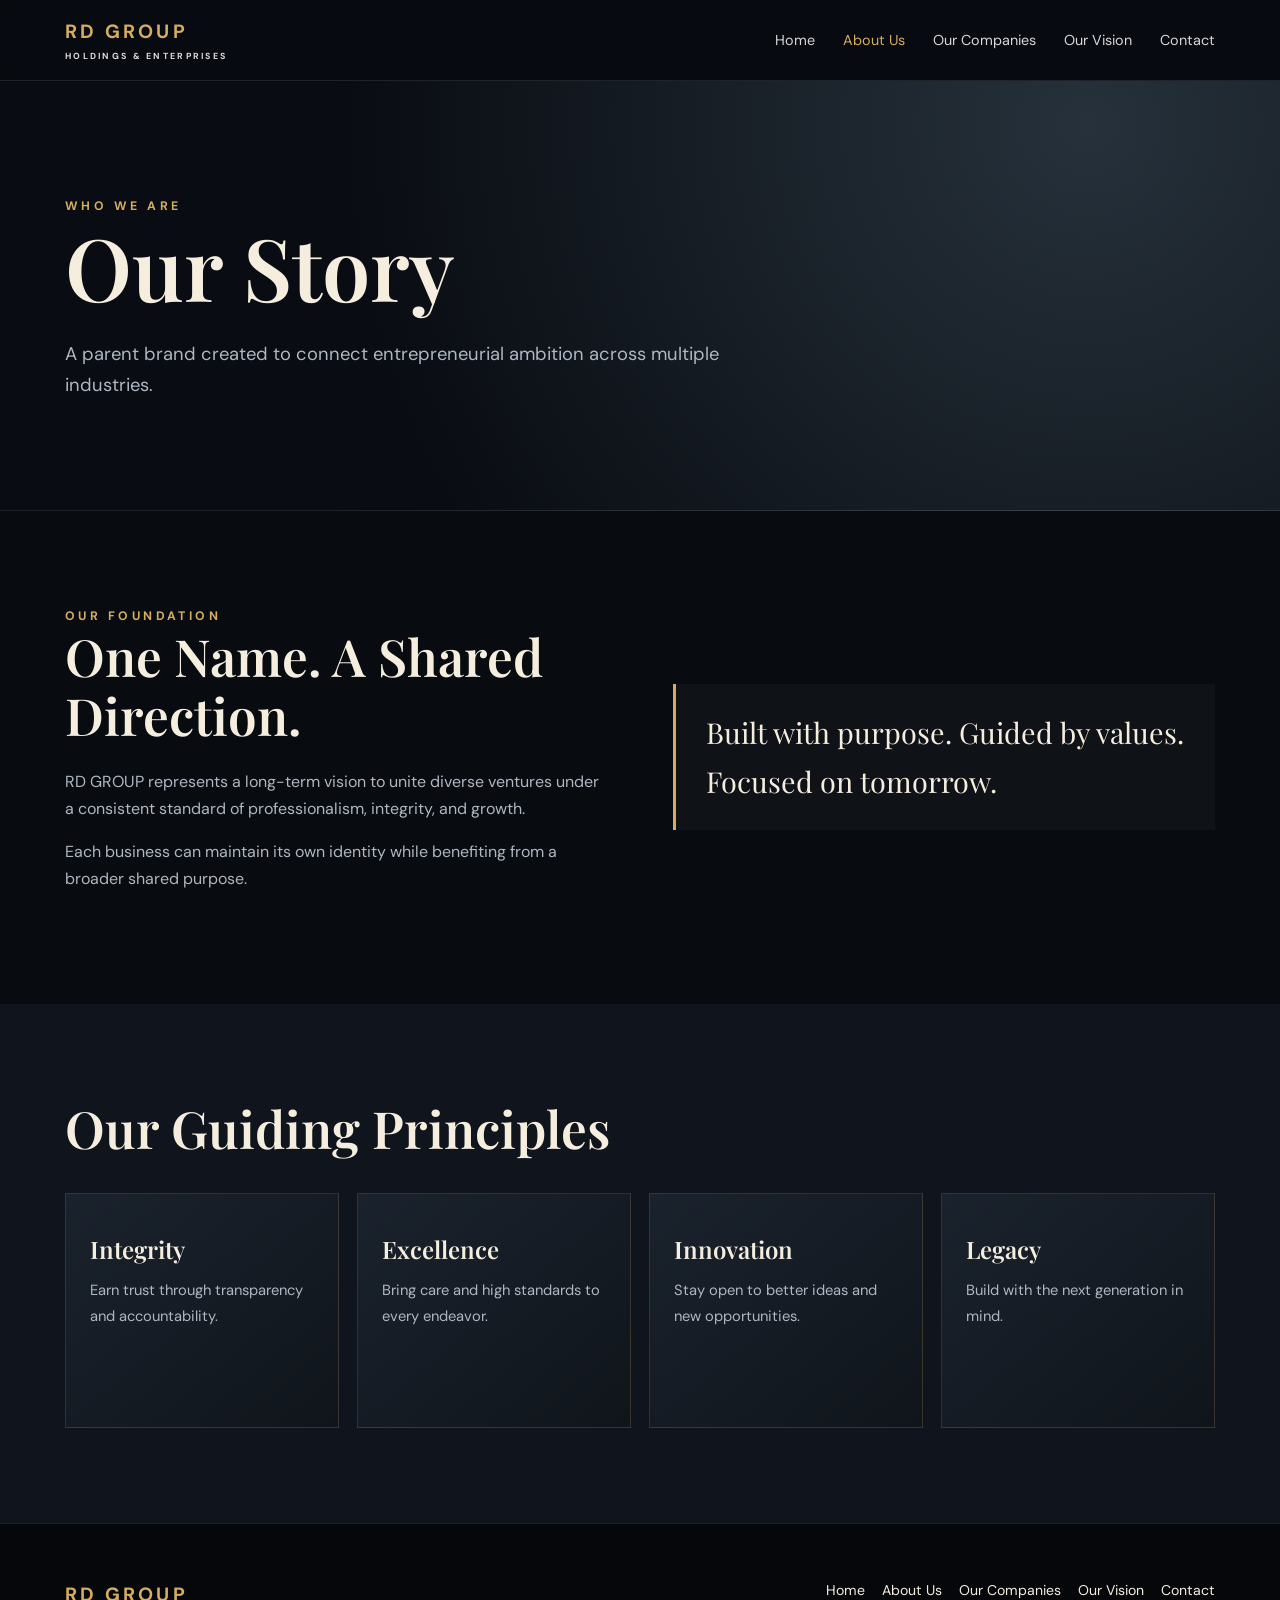
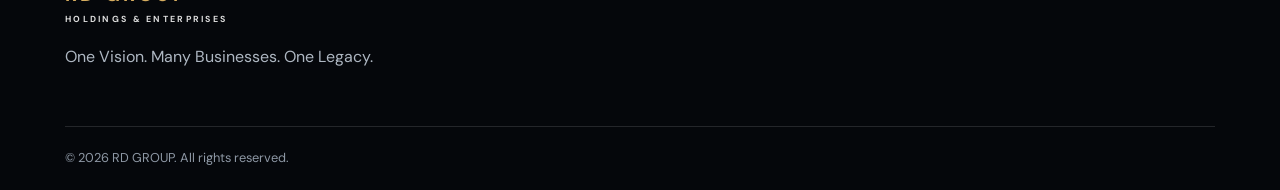
==== about.html @ 05805542 "Publish RD Group website with confirmed logo and contact email" ====
<!doctype html><html lang="en"><head><meta charset="UTF-8"><meta name="viewport" content="width=device-width,initial-scale=1"><meta name="description" content="Learn about RD GROUP and our guiding principles."><title>About Us | RD GROUP</title><link rel="stylesheet" href="styles.css"></head><body><header class="header"><div class="container navwrap"><a class="brand" href="index.html">RD GROUP<small>HOLDINGS & ENTERPRISES</small></a><button class="menu" aria-label="Toggle navigation" aria-expanded="false">☰</button><nav class="links" aria-label="Main navigation"><a class="" href="index.html">Home</a><a class="active" href="about.html">About Us</a><a class="" href="companies.html">Our Companies</a><a class="" href="vision.html">Our Vision</a><a class="" href="contact.html">Contact</a></nav></div></header><main><section class="pagehero"><div class="container"><div class="eyebrow">Who we are</div><h1>Our Story</h1><p>A parent brand created to connect entrepreneurial ambition across multiple industries.</p></div></section><section class="section"><div class="container split"><div><div class="eyebrow">Our foundation</div><h2>One Name. A Shared Direction.</h2><p>RD GROUP represents a long-term vision to unite diverse ventures under a consistent standard of professionalism, integrity, and growth.</p><p>Each business can maintain its own identity while benefiting from a broader shared purpose.</p></div><div class="quote">Built with purpose. Guided by values. Focused on tomorrow.</div></div></section><section class="section dark"><div class="container"><h2>Our Guiding Principles</h2><div class="grid"><article class="card"><h3>Integrity</h3><p>Earn trust through transparency and accountability.</p></article><article class="card"><h3>Excellence</h3><p>Bring care and high standards to every endeavor.</p></article><article class="card"><h3>Innovation</h3><p>Stay open to better ideas and new opportunities.</p></article><article class="card"><h3>Legacy</h3><p>Build with the next generation in mind.</p></article></div></div></section></main><footer class="footer"><div class="container"><div class="footgrid"><div><div class="brand">RD GROUP<small>HOLDINGS & ENTERPRISES</small></div><p>One Vision. Many Businesses. One Legacy.</p></div><nav class="footlinks"><a class="" href="index.html">Home</a><a class="active" href="about.html">About Us</a><a class="" href="companies.html">Our Companies</a><a class="" href="vision.html">Our Vision</a><a class="" href="contact.html">Contact</a></nav></div><div class="copyright">© <span id="year"></span> RD GROUP. All rights reserved.</div></div></footer><script src="script.js"></script></body></html>
---- styles.css ----
@import url('https://fonts.googleapis.com/css2?family=DM+Sans:wght@400;500;600;700&family=Playfair+Display:wght@500;600;700&display=swap');:root{--black:#080b10;--panel:#111923;--gold:#d6ad60;--cream:#f5eedf;--muted:#aeb7c2}*{box-sizing:border-box}html{scroll-behavior:smooth}body{margin:0;background:var(--black);color:var(--cream);font:16px/1.7 'DM Sans',sans-serif}a{color:inherit;text-decoration:none}h1,h2,h3{font-family:'Playfair Display',serif;line-height:1.16;font-weight:600}h1{font-size:clamp(2.7rem,7vw,5.4rem);margin:0 0 22px}h2{font-size:clamp(2rem,4vw,3.2rem);margin:0 0 22px}h3{font-size:1.5rem}p{color:var(--muted)}.container{width:min(1150px,90%);margin:auto}.header{position:sticky;top:0;z-index:20;background:#080b10ef;border-bottom:1px solid #ffffff1a;backdrop-filter:blur(15px)}.navwrap{display:flex;align-items:center;justify-content:space-between;min-height:80px}.brand{font-weight:700;letter-spacing:.16em;font-size:1.2rem;color:var(--gold)}.brand small{display:block;font-size:.55rem;letter-spacing:.26em;color:#ddd}.links{display:flex;gap:28px;align-items:center}.links a{font-size:.9rem;color:#d7d7d7}.links a:hover,.links a.active{color:var(--gold)}.menu{display:none;background:none;color:var(--gold);border:1px solid #6b5835;padding:8px 12px;border-radius:4px;font-size:1.4rem}.hero{min-height:690px;display:grid;align-items:center;background:radial-gradient(ellipse at 80% 40%,#29313a 0%,#10141b 38%,#080b10 73%)}.hero-grid{display:grid;grid-template-columns:1.05fr .95fr;gap:30px;align-items:center}.eyebrow{text-transform:uppercase;color:var(--gold);font-size:.77rem;letter-spacing:.28em;font-weight:700}.gold{color:var(--gold)}.hero p{font-size:1.08rem;max-width:560px}.hero-logo{width:100%;max-width:540px;box-shadow:0 15px 65px #0008}.buttons{display:flex;flex-wrap:wrap;gap:14px;margin-top:30px}.btn{display:inline-block;border:1px solid var(--gold);background:var(--gold);color:#14100a;font-weight:700;padding:13px 24px;letter-spacing:.03em}.btn.alt{background:transparent;color:var(--gold)}.section{padding:95px 0}.section.dark{background:#10151d}.lead{max-width:740px;font-size:1.12rem}.grid{display:grid;grid-template-columns:repeat(4,1fr);gap:18px;margin-top:35px}.card{padding:28px 24px;border:1px solid #b88c4838;background:linear-gradient(140deg,#1a222d,#10151b);min-height:235px}.card .num{font-size:.77rem;color:var(--gold);letter-spacing:.15em}.card h3{margin:14px 0}.card p{font-size:.92rem}.card a{color:var(--gold);font-size:.9rem}.split{display:grid;grid-template-columns:1fr 1fr;gap:65px;align-items:center}.quote{border-left:3px solid var(--gold);padding:24px 30px;background:#ffffff07;font-family:'Playfair Display',serif;font-size:1.8rem}.pagehero{padding:115px 0 90px;background:radial-gradient(circle at 85% 10%,#26313b,#090c12 65%);border-bottom:1px solid #ffffff16}.pagehero p{max-width:730px;font-size:1.15rem}.pill{display:inline-block;border:1px solid #98743b;padding:6px 12px;color:var(--gold);font-size:.78rem;letter-spacing:.08em;margin:6px 6px 6px 0}.contact-grid{display:grid;grid-template-columns:.8fr 1.2fr;gap:55px}.field{display:block;margin-bottom:18px;color:#e9e3d6;font-size:.9rem}.field input,.field textarea,.field select{display:block;width:100%;padding:14px;margin-top:7px;background:#151d27;border:1px solid #ffffff30;color:white;font:inherit;border-radius:0}.field textarea{min-height:150px}.notice{font-size:.86rem;color:#c9b995}.footer{padding:55px 0 22px;background:#05070b;border-top:1px solid #b88c4830}.footgrid{display:flex;justify-content:space-between;gap:30px;flex-wrap:wrap}.footlinks{display:flex;flex-wrap:wrap;gap:17px;font-size:.88rem}.copyright{border-top:1px solid #ffffff20;margin-top:40px;padding-top:20px;font-size:.8rem;color:#8e98a5}.center{text-align:center}.center .lead{margin-left:auto;margin-right:auto}@media(max-width:850px){.grid{grid-template-columns:repeat(2,1fr)}.hero-grid,.split,.contact-grid{grid-template-columns:1fr}.hero{padding:70px 0}.hero-logo{max-width:400px}.menu{display:block}.links{display:none;position:absolute;left:0;right:0;top:80px;background:#10151d;flex-direction:column;padding:24px}.links.open{display:flex}}@media(max-width:520px){.grid{grid-template-columns:1fr}.section{padding:65px 0}.pagehero{padding:75px 0}.hero-logo{max-width:100%}}
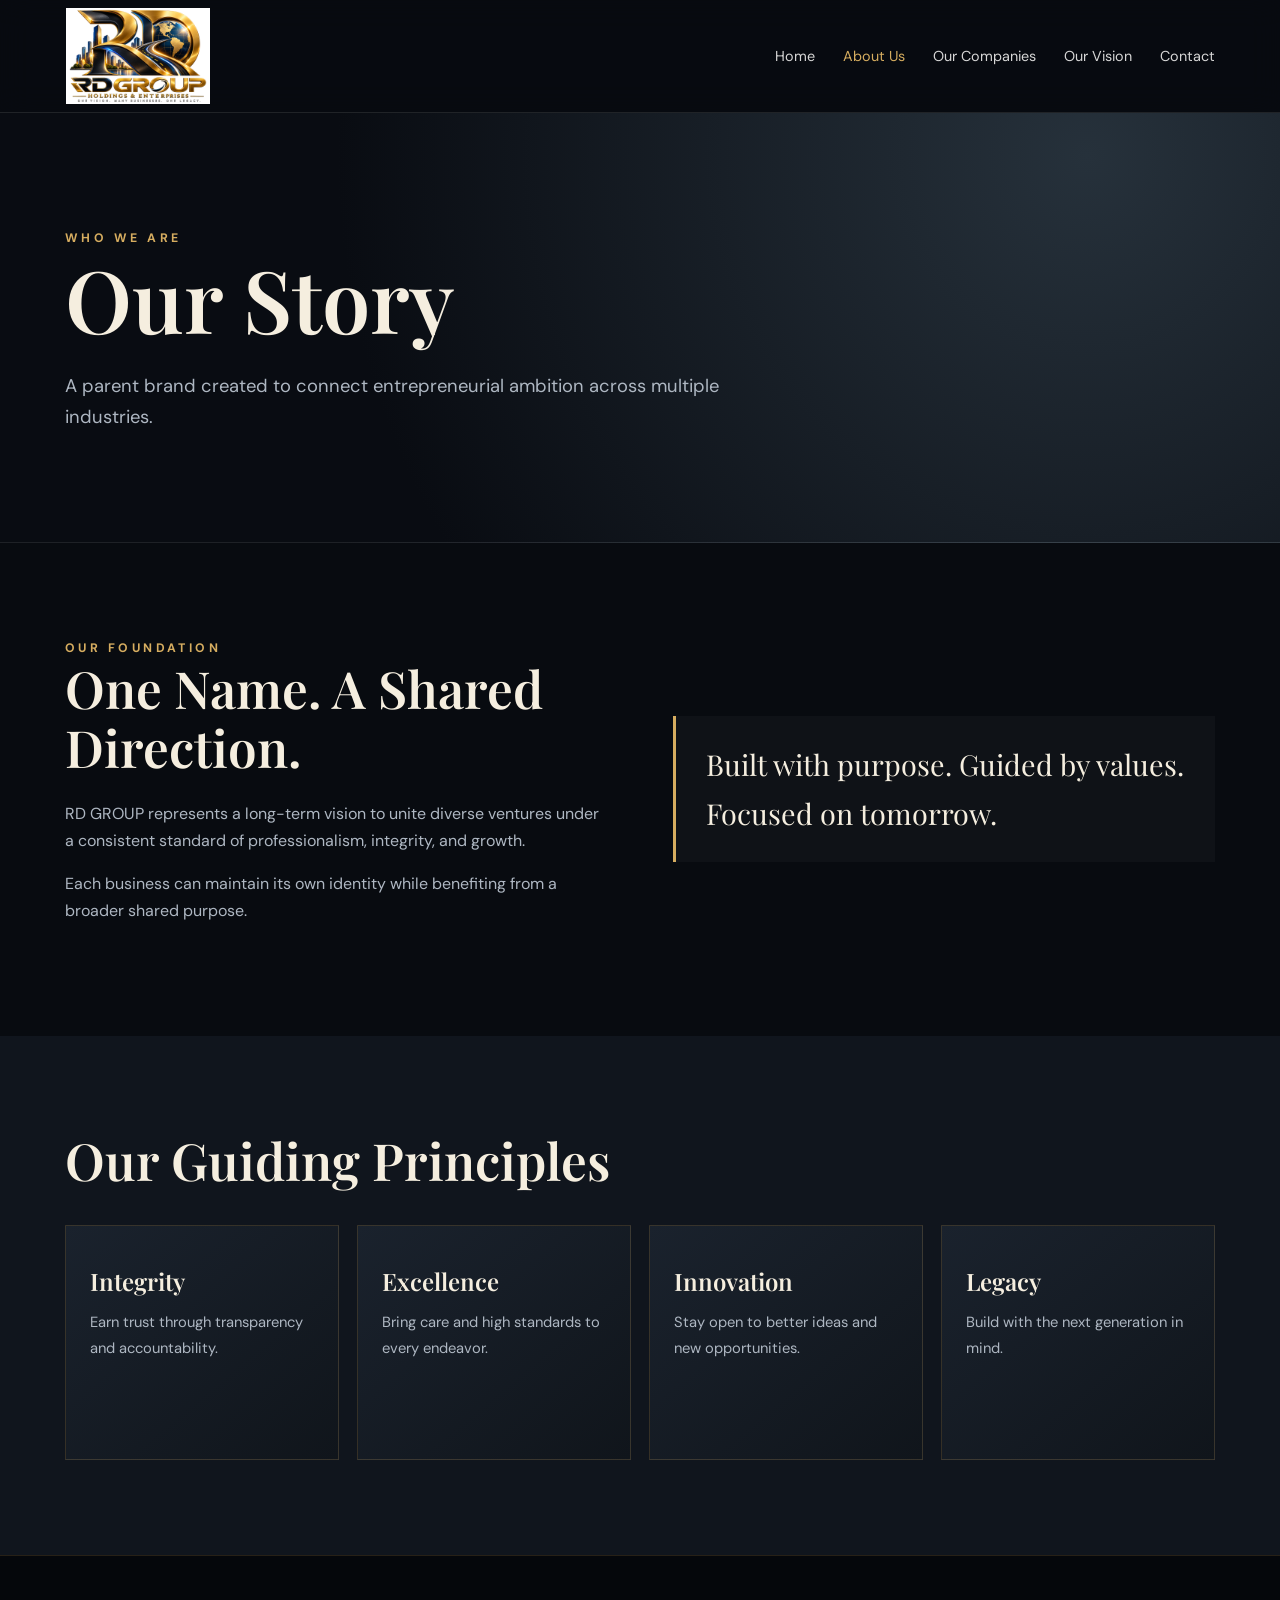
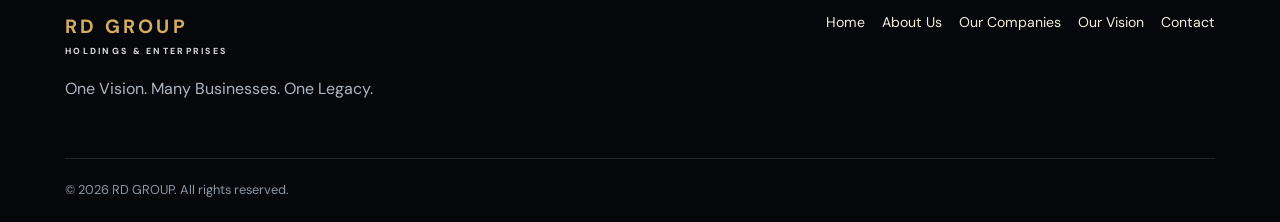
==== commit f7d11ef2: "Move RD Group logo to header on all pages" ====
--- a/about.html
+++ b/about.html
@@ -1 +1 @@
-<!doctype html><html lang="en"><head><meta charset="UTF-8"><meta name="viewport" content="width=device-width,initial-scale=1"><meta name="description" content="Learn about RD GROUP and our guiding principles."><title>About Us | RD GROUP</title><link rel="stylesheet" href="styles.css"></head><body><header class="header"><div class="container navwrap"><a class="brand" href="index.html">RD GROUP<small>HOLDINGS & ENTERPRISES</small></a><button class="menu" aria-label="Toggle navigation" aria-expanded="false">☰</button><nav class="links" aria-label="Main navigation"><a class="" href="index.html">Home</a><a class="active" href="about.html">About Us</a><a class="" href="companies.html">Our Companies</a><a class="" href="vision.html">Our Vision</a><a class="" href="contact.html">Contact</a></nav></div></header><main><section class="pagehero"><div class="container"><div class="eyebrow">Who we are</div><h1>Our Story</h1><p>A parent brand created to connect entrepreneurial ambition across multiple industries.</p></div></section><section class="section"><div class="container split"><div><div class="eyebrow">Our foundation</div><h2>One Name. A Shared Direction.</h2><p>RD GROUP represents a long-term vision to unite diverse ventures under a consistent standard of professionalism, integrity, and growth.</p><p>Each business can maintain its own identity while benefiting from a broader shared purpose.</p></div><div class="quote">Built with purpose. Guided by values. Focused on tomorrow.</div></div></section><section class="section dark"><div class="container"><h2>Our Guiding Principles</h2><div class="grid"><article class="card"><h3>Integrity</h3><p>Earn trust through transparency and accountability.</p></article><article class="card"><h3>Excellence</h3><p>Bring care and high standards to every endeavor.</p></article><article class="card"><h3>Innovation</h3><p>Stay open to better ideas and new opportunities.</p></article><article class="card"><h3>Legacy</h3><p>Build with the next generation in mind.</p></article></div></div></section></main><footer class="footer"><div class="container"><div class="footgrid"><div><div class="brand">RD GROUP<small>HOLDINGS & ENTERPRISES</small></div><p>One Vision. Many Businesses. One Legacy.</p></div><nav class="footlinks"><a class="" href="index.html">Home</a><a class="active" href="about.html">About Us</a><a class="" href="companies.html">Our Companies</a><a class="" href="vision.html">Our Vision</a><a class="" href="contact.html">Contact</a></nav></div><div class="copyright">© <span id="year"></span> RD GROUP. All rights reserved.</div></div></footer><script src="script.js"></script></body></html>+<!doctype html><html lang="en"><head><meta charset="UTF-8"><meta name="viewport" content="width=device-width,initial-scale=1"><meta name="description" content="Learn about RD GROUP and our guiding principles."><title>About Us | RD GROUP</title><link rel="stylesheet" href="styles.css"></head><body><header class="header"><div class="container navwrap"><a class="brand" href="index.html" aria-label="RD Group home"><img class="header-logo" src="assets/rd-group-logo.jpeg" alt="RD Group — Holdings & Enterprises"></a><button class="menu" aria-label="Toggle navigation" aria-expanded="false">☰</button><nav class="links" aria-label="Main navigation"><a class="" href="index.html">Home</a><a class="active" href="about.html">About Us</a><a class="" href="companies.html">Our Companies</a><a class="" href="vision.html">Our Vision</a><a class="" href="contact.html">Contact</a></nav></div></header><main><section class="pagehero"><div class="container"><div class="eyebrow">Who we are</div><h1>Our Story</h1><p>A parent brand created to connect entrepreneurial ambition across multiple industries.</p></div></section><section class="section"><div class="container split"><div><div class="eyebrow">Our foundation</div><h2>One Name. A Shared Direction.</h2><p>RD GROUP represents a long-term vision to unite diverse ventures under a consistent standard of professionalism, integrity, and growth.</p><p>Each business can maintain its own identity while benefiting from a broader shared purpose.</p></div><div class="quote">Built with purpose. Guided by values. Focused on tomorrow.</div></div></section><section class="section dark"><div class="container"><h2>Our Guiding Principles</h2><div class="grid"><article class="card"><h3>Integrity</h3><p>Earn trust through transparency and accountability.</p></article><article class="card"><h3>Excellence</h3><p>Bring care and high standards to every endeavor.</p></article><article class="card"><h3>Innovation</h3><p>Stay open to better ideas and new opportunities.</p></article><article class="card"><h3>Legacy</h3><p>Build with the next generation in mind.</p></article></div></div></section></main><footer class="footer"><div class="container"><div class="footgrid"><div><div class="brand">RD GROUP<small>HOLDINGS & ENTERPRISES</small></div><p>One Vision. Many Businesses. One Legacy.</p></div><nav class="footlinks"><a class="" href="index.html">Home</a><a class="active" href="about.html">About Us</a><a class="" href="companies.html">Our Companies</a><a class="" href="vision.html">Our Vision</a><a class="" href="contact.html">Contact</a></nav></div><div class="copyright">© <span id="year"></span> RD GROUP. All rights reserved.</div></div></footer><script src="script.js"></script></body></html>
--- a/styles.css
+++ b/styles.css
@@ -1 +1,2 @@
-@import url('https://fonts.googleapis.com/css2?family=DM+Sans:wght@400;500;600;700&family=Playfair+Display:wght@500;600;700&display=swap');:root{--black:#080b10;--panel:#111923;--gold:#d6ad60;--cream:#f5eedf;--muted:#aeb7c2}*{box-sizing:border-box}html{scroll-behavior:smooth}body{margin:0;background:var(--black);color:var(--cream);font:16px/1.7 'DM Sans',sans-serif}a{color:inherit;text-decoration:none}h1,h2,h3{font-family:'Playfair Display',serif;line-height:1.16;font-weight:600}h1{font-size:clamp(2.7rem,7vw,5.4rem);margin:0 0 22px}h2{font-size:clamp(2rem,4vw,3.2rem);margin:0 0 22px}h3{font-size:1.5rem}p{color:var(--muted)}.container{width:min(1150px,90%);margin:auto}.header{position:sticky;top:0;z-index:20;background:#080b10ef;border-bottom:1px solid #ffffff1a;backdrop-filter:blur(15px)}.navwrap{display:flex;align-items:center;justify-content:space-between;min-height:80px}.brand{font-weight:700;letter-spacing:.16em;font-size:1.2rem;color:var(--gold)}.brand small{display:block;font-size:.55rem;letter-spacing:.26em;color:#ddd}.links{display:flex;gap:28px;align-items:center}.links a{font-size:.9rem;color:#d7d7d7}.links a:hover,.links a.active{color:var(--gold)}.menu{display:none;background:none;color:var(--gold);border:1px solid #6b5835;padding:8px 12px;border-radius:4px;font-size:1.4rem}.hero{min-height:690px;display:grid;align-items:center;background:radial-gradient(ellipse at 80% 40%,#29313a 0%,#10141b 38%,#080b10 73%)}.hero-grid{display:grid;grid-template-columns:1.05fr .95fr;gap:30px;align-items:center}.eyebrow{text-transform:uppercase;color:var(--gold);font-size:.77rem;letter-spacing:.28em;font-weight:700}.gold{color:var(--gold)}.hero p{font-size:1.08rem;max-width:560px}.hero-logo{width:100%;max-width:540px;box-shadow:0 15px 65px #0008}.buttons{display:flex;flex-wrap:wrap;gap:14px;margin-top:30px}.btn{display:inline-block;border:1px solid var(--gold);background:var(--gold);color:#14100a;font-weight:700;padding:13px 24px;letter-spacing:.03em}.btn.alt{background:transparent;color:var(--gold)}.section{padding:95px 0}.section.dark{background:#10151d}.lead{max-width:740px;font-size:1.12rem}.grid{display:grid;grid-template-columns:repeat(4,1fr);gap:18px;margin-top:35px}.card{padding:28px 24px;border:1px solid #b88c4838;background:linear-gradient(140deg,#1a222d,#10151b);min-height:235px}.card .num{font-size:.77rem;color:var(--gold);letter-spacing:.15em}.card h3{margin:14px 0}.card p{font-size:.92rem}.card a{color:var(--gold);font-size:.9rem}.split{display:grid;grid-template-columns:1fr 1fr;gap:65px;align-items:center}.quote{border-left:3px solid var(--gold);padding:24px 30px;background:#ffffff07;font-family:'Playfair Display',serif;font-size:1.8rem}.pagehero{padding:115px 0 90px;background:radial-gradient(circle at 85% 10%,#26313b,#090c12 65%);border-bottom:1px solid #ffffff16}.pagehero p{max-width:730px;font-size:1.15rem}.pill{display:inline-block;border:1px solid #98743b;padding:6px 12px;color:var(--gold);font-size:.78rem;letter-spacing:.08em;margin:6px 6px 6px 0}.contact-grid{display:grid;grid-template-columns:.8fr 1.2fr;gap:55px}.field{display:block;margin-bottom:18px;color:#e9e3d6;font-size:.9rem}.field input,.field textarea,.field select{display:block;width:100%;padding:14px;margin-top:7px;background:#151d27;border:1px solid #ffffff30;color:white;font:inherit;border-radius:0}.field textarea{min-height:150px}.notice{font-size:.86rem;color:#c9b995}.footer{padding:55px 0 22px;background:#05070b;border-top:1px solid #b88c4830}.footgrid{display:flex;justify-content:space-between;gap:30px;flex-wrap:wrap}.footlinks{display:flex;flex-wrap:wrap;gap:17px;font-size:.88rem}.copyright{border-top:1px solid #ffffff20;margin-top:40px;padding-top:20px;font-size:.8rem;color:#8e98a5}.center{text-align:center}.center .lead{margin-left:auto;margin-right:auto}@media(max-width:850px){.grid{grid-template-columns:repeat(2,1fr)}.hero-grid,.split,.contact-grid{grid-template-columns:1fr}.hero{padding:70px 0}.hero-logo{max-width:400px}.menu{display:block}.links{display:none;position:absolute;left:0;right:0;top:80px;background:#10151d;flex-direction:column;padding:24px}.links.open{display:flex}}@media(max-width:520px){.grid{grid-template-columns:1fr}.section{padding:65px 0}.pagehero{padding:75px 0}.hero-logo{max-width:100%}}+@import url('https://fonts.googleapis.com/css2?family=DM+Sans:wght@400;500;600;700&family=Playfair+Display:wght@500;600;700&display=swap');:root{--black:#080b10;--panel:#111923;--gold:#d6ad60;--cream:#f5eedf;--muted:#aeb7c2}*{box-sizing:border-box}html{scroll-behavior:smooth}body{margin:0;background:var(--black);color:var(--cream);font:16px/1.7 'DM Sans',sans-serif}a{color:inherit;text-decoration:none}h1,h2,h3{font-family:'Playfair Display',serif;line-height:1.16;font-weight:600}h1{font-size:clamp(2.7rem,7vw,5.4rem);margin:0 0 22px}h2{font-size:clamp(2rem,4vw,3.2rem);margin:0 0 22px}h3{font-size:1.5rem}p{color:var(--muted)}.container{width:min(1150px,90%);margin:auto}.header{position:sticky;top:0;z-index:20;background:#080b10ef;border-bottom:1px solid #ffffff1a;backdrop-filter:blur(15px)}.navwrap{display:flex;align-items:center;justify-content:space-between;min-height:80px}.brand{font-weight:700;letter-spacing:.16em;font-size:1.2rem;color:var(--gold)}.brand small{display:block;font-size:.55rem;letter-spacing:.26em;color:#ddd}.links{display:flex;gap:28px;align-items:center}.links a{font-size:.9rem;color:#d7d7d7}.links a:hover,.links a.active{color:var(--gold)}.menu{display:none;background:none;color:var(--gold);border:1px solid #6b5835;padding:8px 12px;border-radius:4px;font-size:1.4rem}.hero{min-height:690px;display:grid;align-items:center;background:radial-gradient(ellipse at 80% 40%,#29313a 0%,#10141b 38%,#080b10 73%)}.hero-grid{display:grid;grid-template-columns:1.05fr .95fr;gap:30px;align-items:center}.eyebrow{text-transform:uppercase;color:var(--gold);font-size:.77rem;letter-spacing:.28em;font-weight:700}.gold{color:var(--gold)}.hero p{font-size:1.08rem;max-width:560px}.hero-logo{width:100%;max-width:540px;box-shadow:0 15px 65px #0008}.buttons{display:flex;flex-wrap:wrap;gap:14px;margin-top:30px}.btn{display:inline-block;border:1px solid var(--gold);background:var(--gold);color:#14100a;font-weight:700;padding:13px 24px;letter-spacing:.03em}.btn.alt{background:transparent;color:var(--gold)}.section{padding:95px 0}.section.dark{background:#10151d}.lead{max-width:740px;font-size:1.12rem}.grid{display:grid;grid-template-columns:repeat(4,1fr);gap:18px;margin-top:35px}.card{padding:28px 24px;border:1px solid #b88c4838;background:linear-gradient(140deg,#1a222d,#10151b);min-height:235px}.card .num{font-size:.77rem;color:var(--gold);letter-spacing:.15em}.card h3{margin:14px 0}.card p{font-size:.92rem}.card a{color:var(--gold);font-size:.9rem}.split{display:grid;grid-template-columns:1fr 1fr;gap:65px;align-items:center}.quote{border-left:3px solid var(--gold);padding:24px 30px;background:#ffffff07;font-family:'Playfair Display',serif;font-size:1.8rem}.pagehero{padding:115px 0 90px;background:radial-gradient(circle at 85% 10%,#26313b,#090c12 65%);border-bottom:1px solid #ffffff16}.pagehero p{max-width:730px;font-size:1.15rem}.pill{display:inline-block;border:1px solid #98743b;padding:6px 12px;color:var(--gold);font-size:.78rem;letter-spacing:.08em;margin:6px 6px 6px 0}.contact-grid{display:grid;grid-template-columns:.8fr 1.2fr;gap:55px}.field{display:block;margin-bottom:18px;color:#e9e3d6;font-size:.9rem}.field input,.field textarea,.field select{display:block;width:100%;padding:14px;margin-top:7px;background:#151d27;border:1px solid #ffffff30;color:white;font:inherit;border-radius:0}.field textarea{min-height:150px}.notice{font-size:.86rem;color:#c9b995}.footer{padding:55px 0 22px;background:#05070b;border-top:1px solid #b88c4830}.footgrid{display:flex;justify-content:space-between;gap:30px;flex-wrap:wrap}.footlinks{display:flex;flex-wrap:wrap;gap:17px;font-size:.88rem}.copyright{border-top:1px solid #ffffff20;margin-top:40px;padding-top:20px;font-size:.8rem;color:#8e98a5}.center{text-align:center}.center .lead{margin-left:auto;margin-right:auto}@media(max-width:850px){.grid{grid-template-columns:repeat(2,1fr)}.hero-grid,.split,.contact-grid{grid-template-columns:1fr}.hero{padding:70px 0}.hero-logo{max-width:400px}.menu{display:block}.links{display:none;position:absolute;left:0;right:0;top:80px;background:#10151d;flex-direction:column;padding:24px}.links.open{display:flex}}@media(max-width:520px){.grid{grid-template-columns:1fr}.section{padding:65px 0}.pagehero{padding:75px 0}.hero-logo{max-width:100%}}
+.brand:has(.header-logo){display:flex;align-items:center;line-height:1;letter-spacing:normal;padding:8px 0}.header-logo{display:block;width:145px;height:auto;max-height:96px;object-fit:contain}.hero-grid{grid-template-columns:1fr}.hero-grid>div{max-width:850px}.hero{min-height:620px}.hero p{max-width:650px}@media(max-width:850px){.links{top:100%}.header-logo{width:115px;max-height:78px}}
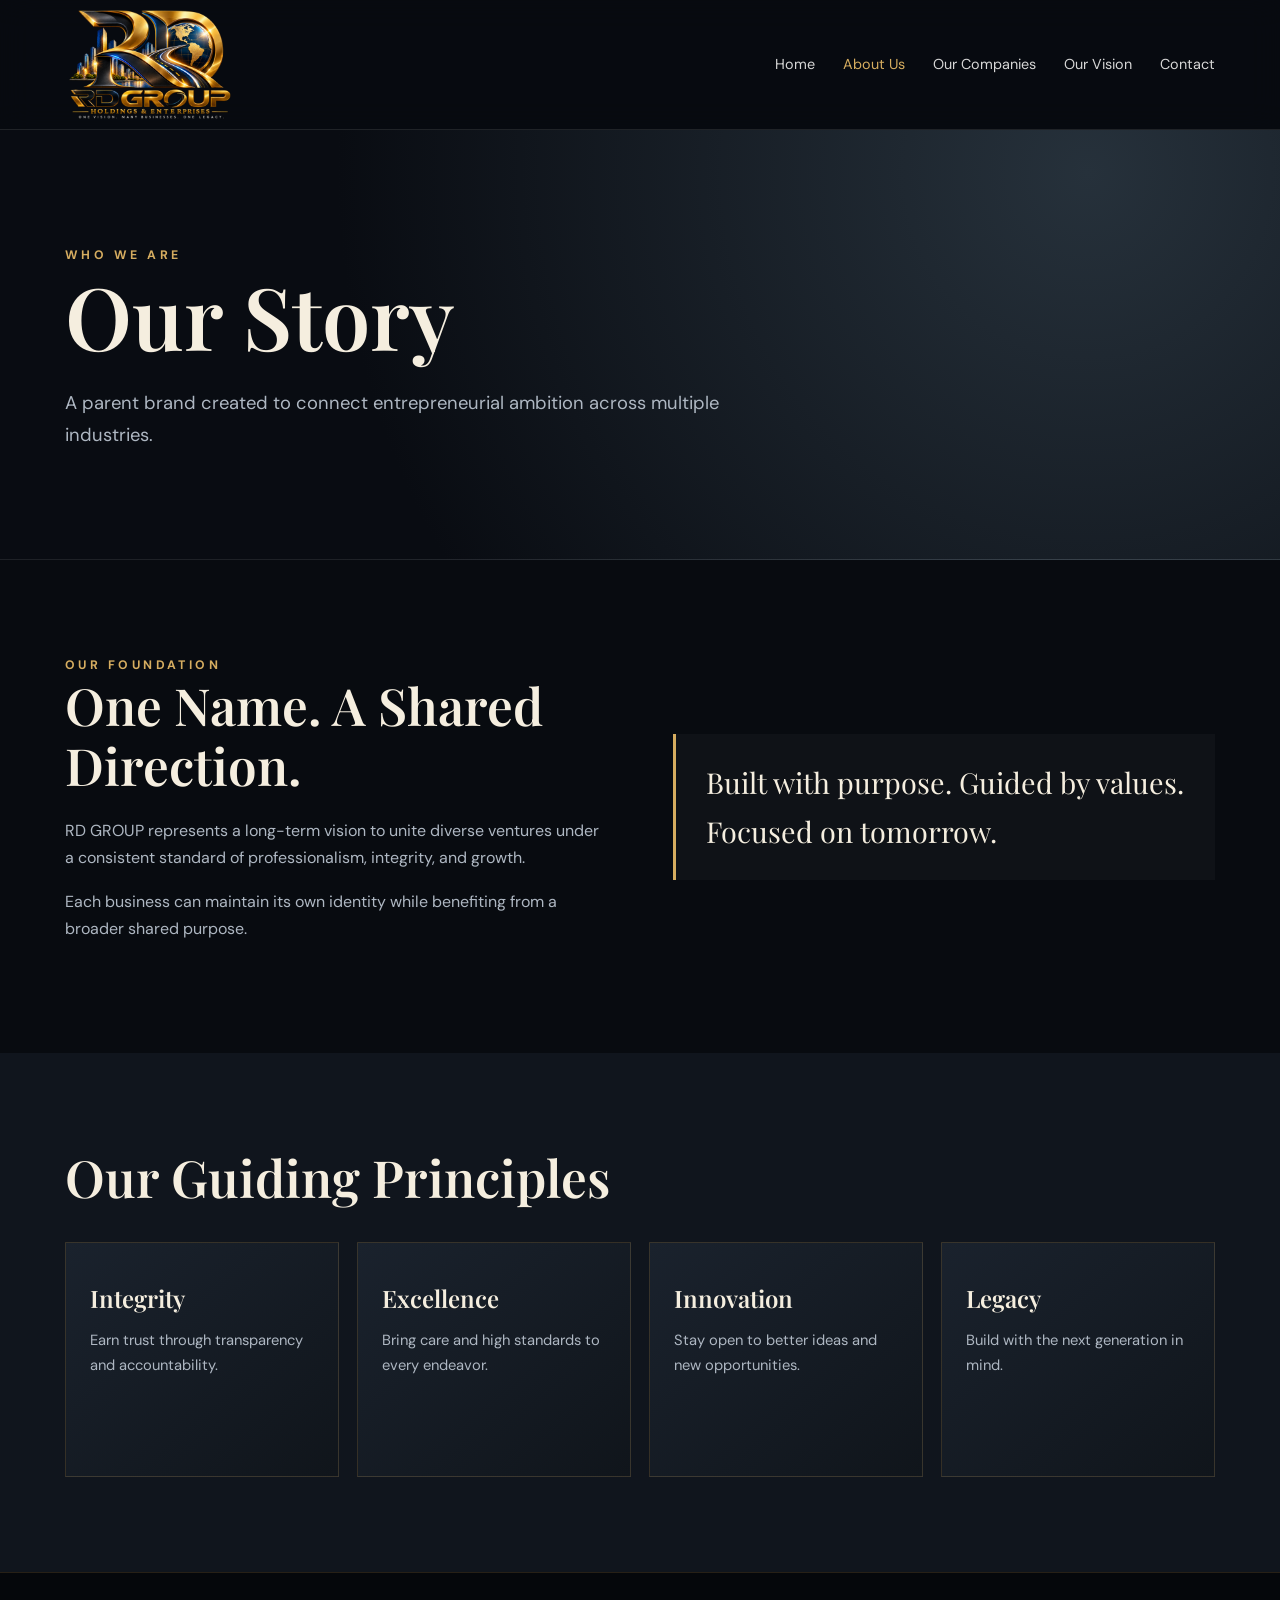
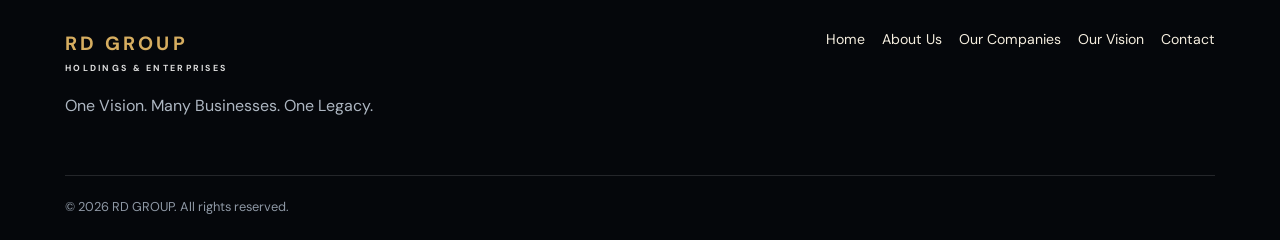
==== commit 3e003b75: "Prepare approved RD Group website for donatiengroup.com" ====
--- a/about.html
+++ b/about.html
@@ -1 +1 @@
-<!doctype html><html lang="en"><head><meta charset="UTF-8"><meta name="viewport" content="width=device-width,initial-scale=1"><meta name="description" content="Learn about RD GROUP and our guiding principles."><title>About Us | RD GROUP</title><link rel="stylesheet" href="styles.css"></head><body><header class="header"><div class="container navwrap"><a class="brand" href="index.html" aria-label="RD Group home"><img class="header-logo" src="assets/rd-group-logo.jpeg" alt="RD Group — Holdings & Enterprises"></a><button class="menu" aria-label="Toggle navigation" aria-expanded="false">☰</button><nav class="links" aria-label="Main navigation"><a class="" href="index.html">Home</a><a class="active" href="about.html">About Us</a><a class="" href="companies.html">Our Companies</a><a class="" href="vision.html">Our Vision</a><a class="" href="contact.html">Contact</a></nav></div></header><main><section class="pagehero"><div class="container"><div class="eyebrow">Who we are</div><h1>Our Story</h1><p>A parent brand created to connect entrepreneurial ambition across multiple industries.</p></div></section><section class="section"><div class="container split"><div><div class="eyebrow">Our foundation</div><h2>One Name. A Shared Direction.</h2><p>RD GROUP represents a long-term vision to unite diverse ventures under a consistent standard of professionalism, integrity, and growth.</p><p>Each business can maintain its own identity while benefiting from a broader shared purpose.</p></div><div class="quote">Built with purpose. Guided by values. Focused on tomorrow.</div></div></section><section class="section dark"><div class="container"><h2>Our Guiding Principles</h2><div class="grid"><article class="card"><h3>Integrity</h3><p>Earn trust through transparency and accountability.</p></article><article class="card"><h3>Excellence</h3><p>Bring care and high standards to every endeavor.</p></article><article class="card"><h3>Innovation</h3><p>Stay open to better ideas and new opportunities.</p></article><article class="card"><h3>Legacy</h3><p>Build with the next generation in mind.</p></article></div></div></section></main><footer class="footer"><div class="container"><div class="footgrid"><div><div class="brand">RD GROUP<small>HOLDINGS & ENTERPRISES</small></div><p>One Vision. Many Businesses. One Legacy.</p></div><nav class="footlinks"><a class="" href="index.html">Home</a><a class="active" href="about.html">About Us</a><a class="" href="companies.html">Our Companies</a><a class="" href="vision.html">Our Vision</a><a class="" href="contact.html">Contact</a></nav></div><div class="copyright">© <span id="year"></span> RD GROUP. All rights reserved.</div></div></footer><script src="script.js"></script></body></html>+<!doctype html><html lang="en"><head><meta charset="utf-8"><meta name="viewport" content="width=device-width,initial-scale=1"><meta http-equiv="refresh" content="0;url=index.html#about"><title>RD Group</title></head><body><a href="index.html#about">Continue to RD Group</a></body></html>
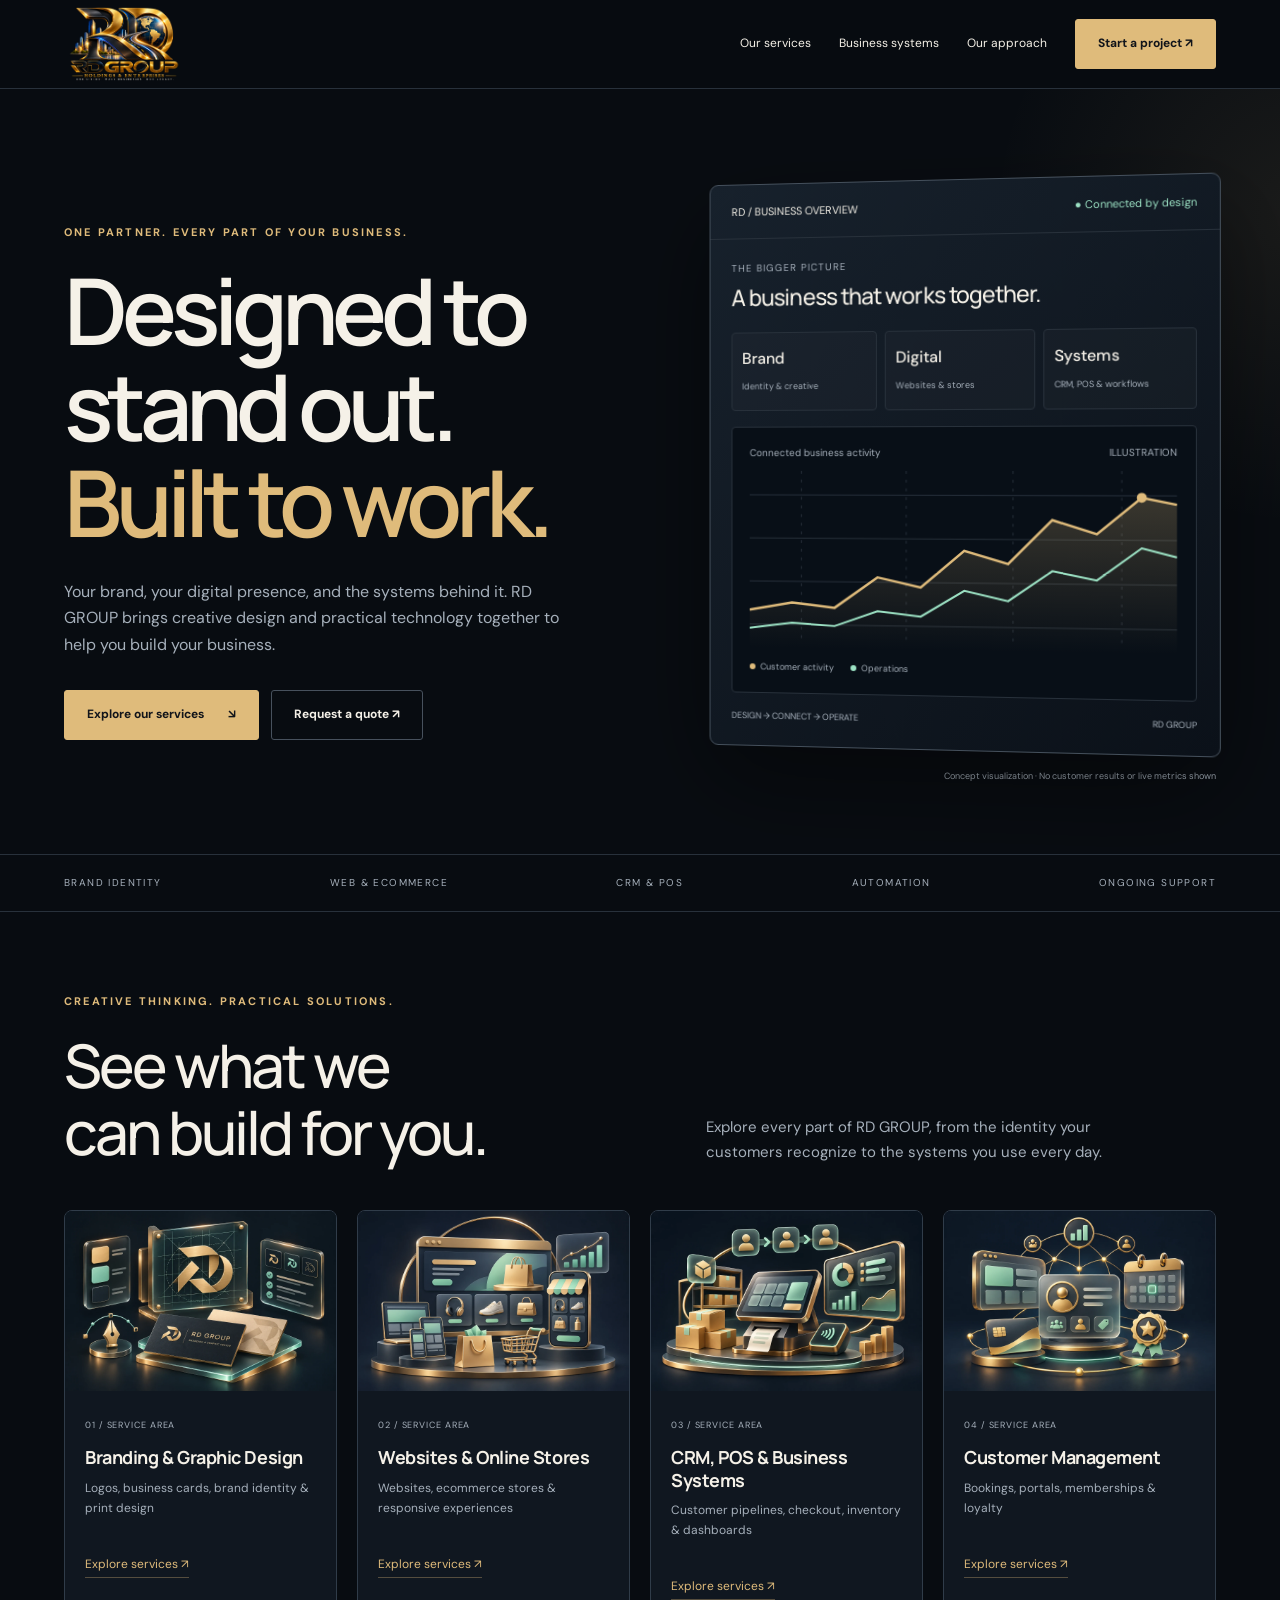
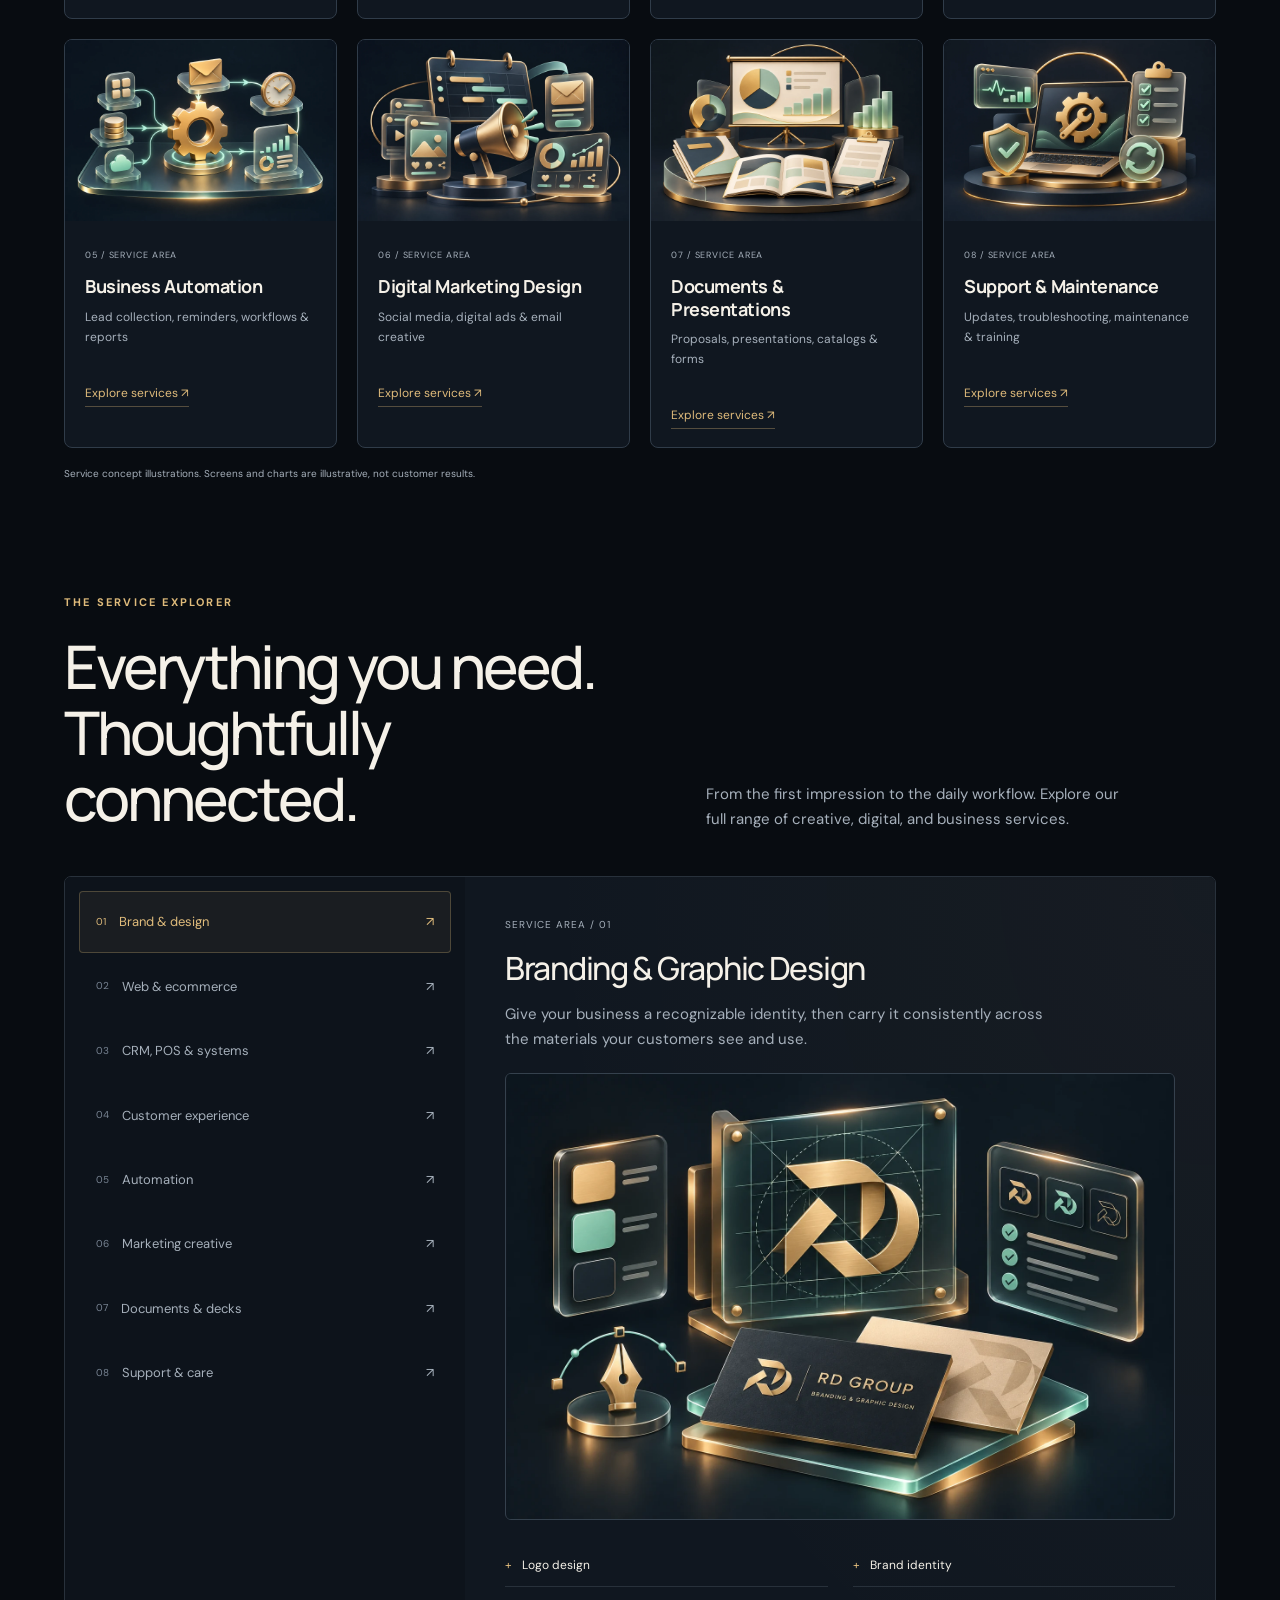
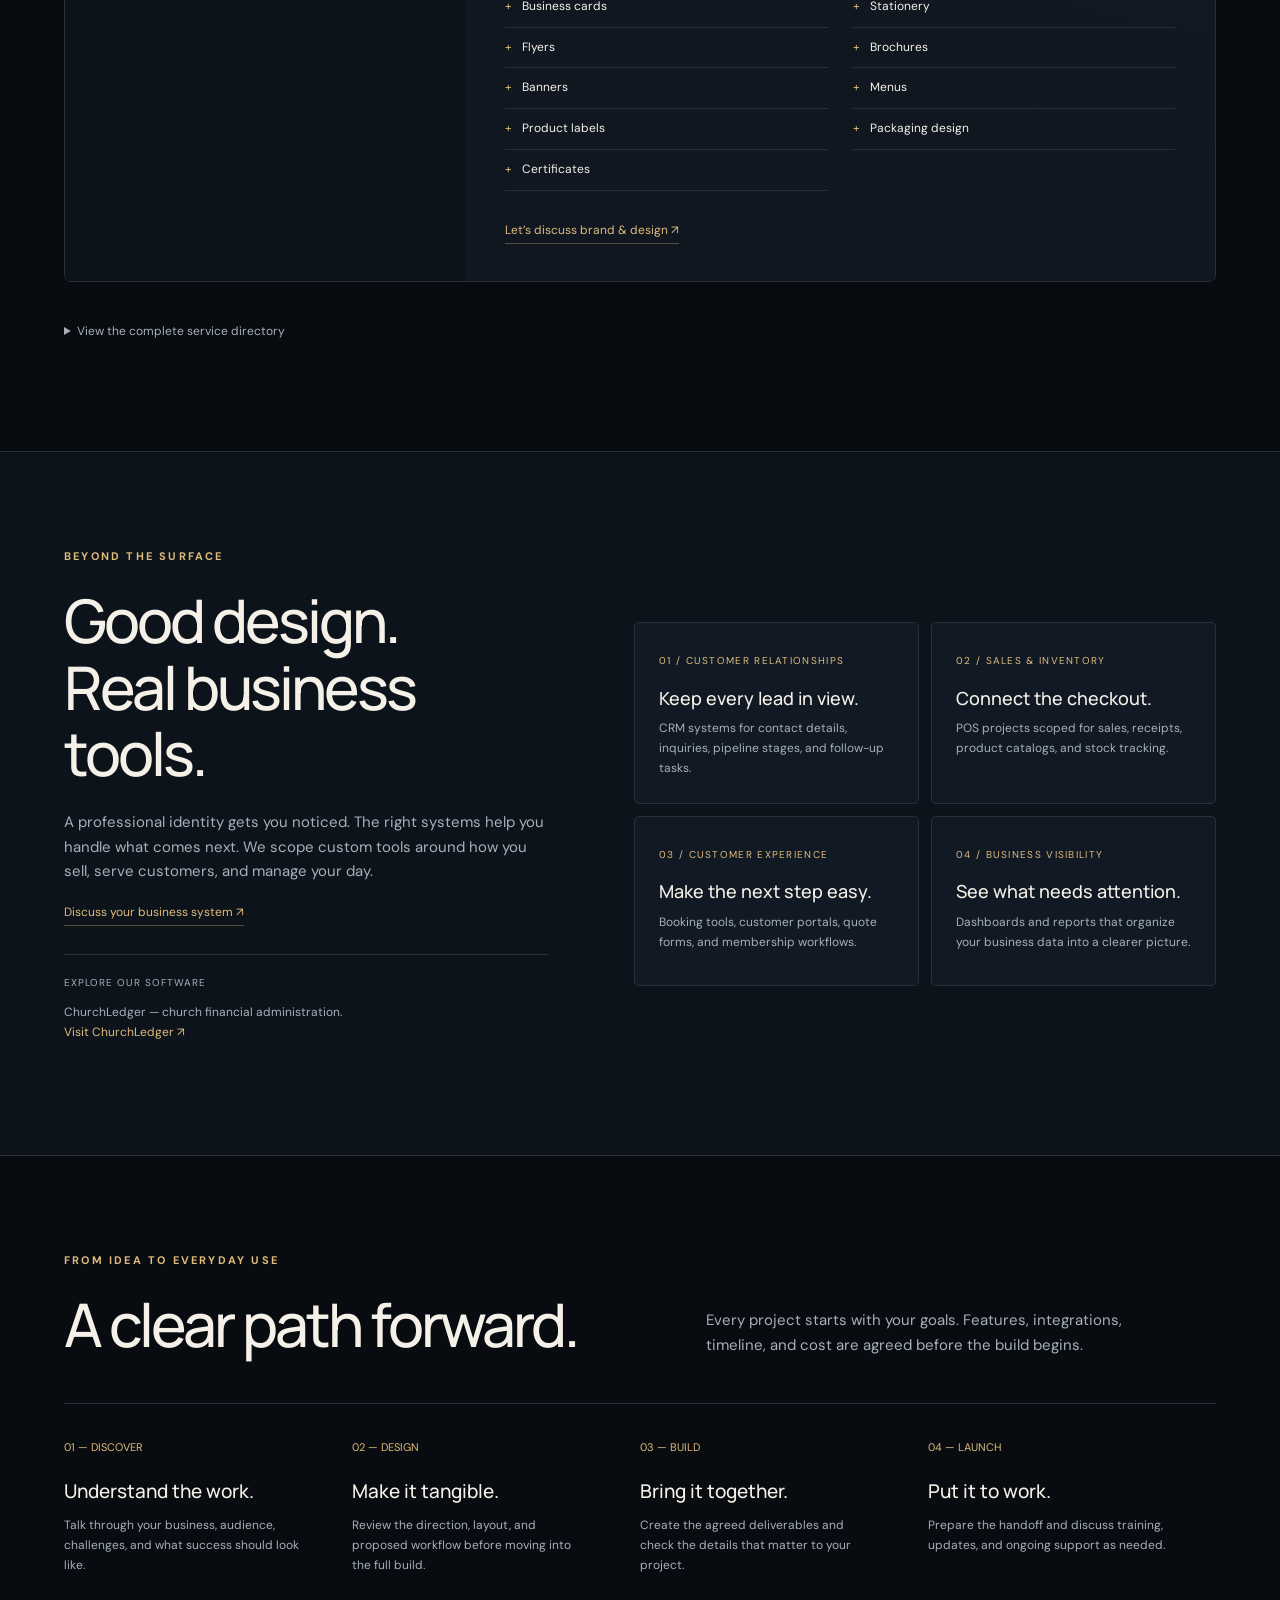
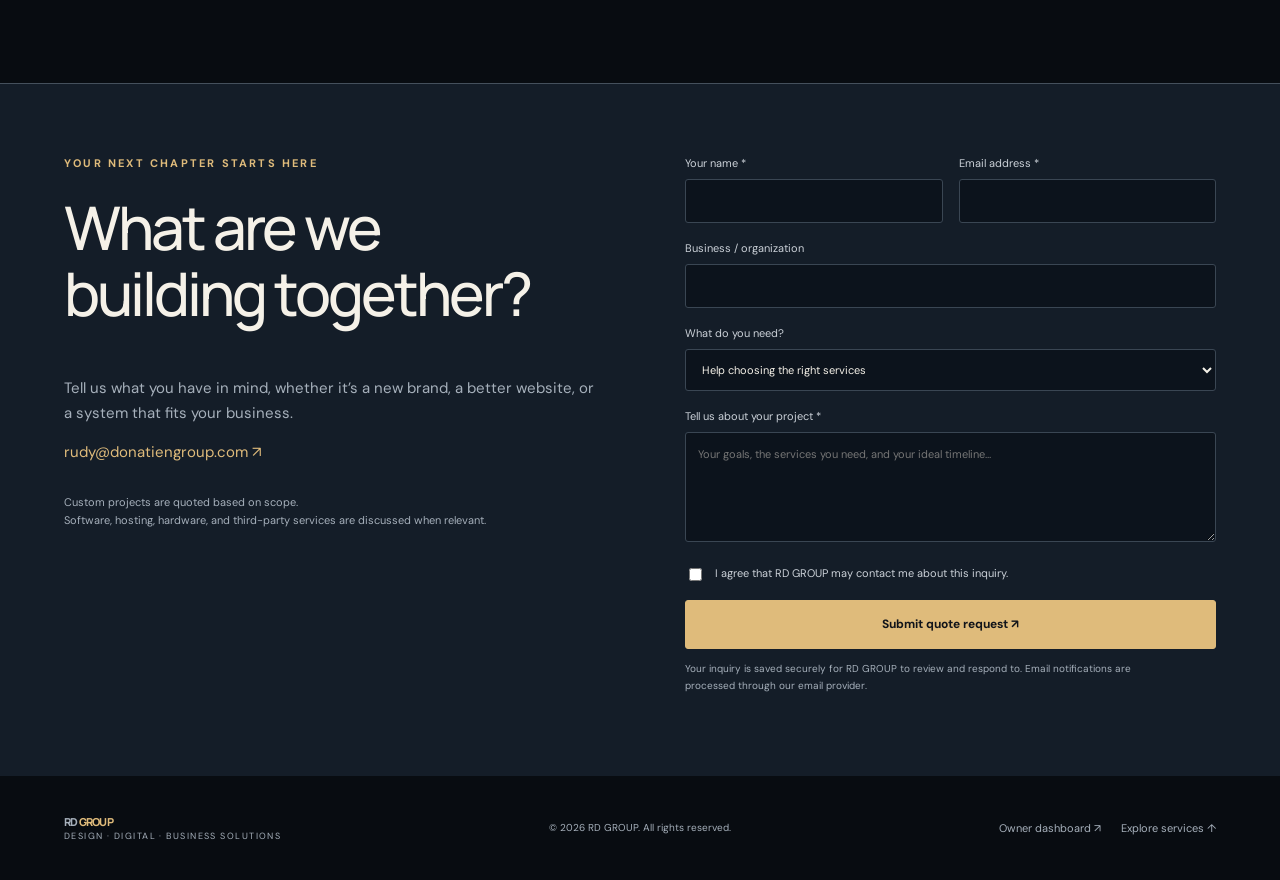
==== commit fabec719: "Launch RD GROUP single-business website on the main domain" ====
--- a/about.html
+++ b/about.html
@@ -1 +1 @@
-<!doctype html><html lang="en"><head><meta charset="utf-8"><meta name="viewport" content="width=device-width,initial-scale=1"><meta http-equiv="refresh" content="0;url=index.html#about"><title>RD Group</title></head><body><a href="index.html#about">Continue to RD Group</a></body></html>+<!doctype html><html lang="en"><head><meta charset="utf-8"><meta name="viewport" content="width=device-width,initial-scale=1"><meta http-equiv="refresh" content="0;url=/#approach"><link rel="canonical" href="https://donatiengroup.com/"><title>RD GROUP — Design, Digital & Business Solutions</title></head><body><p><a href="/#approach">Visit RD GROUP</a></p><script>location.replace('/'+"#approach");</script></body></html>
